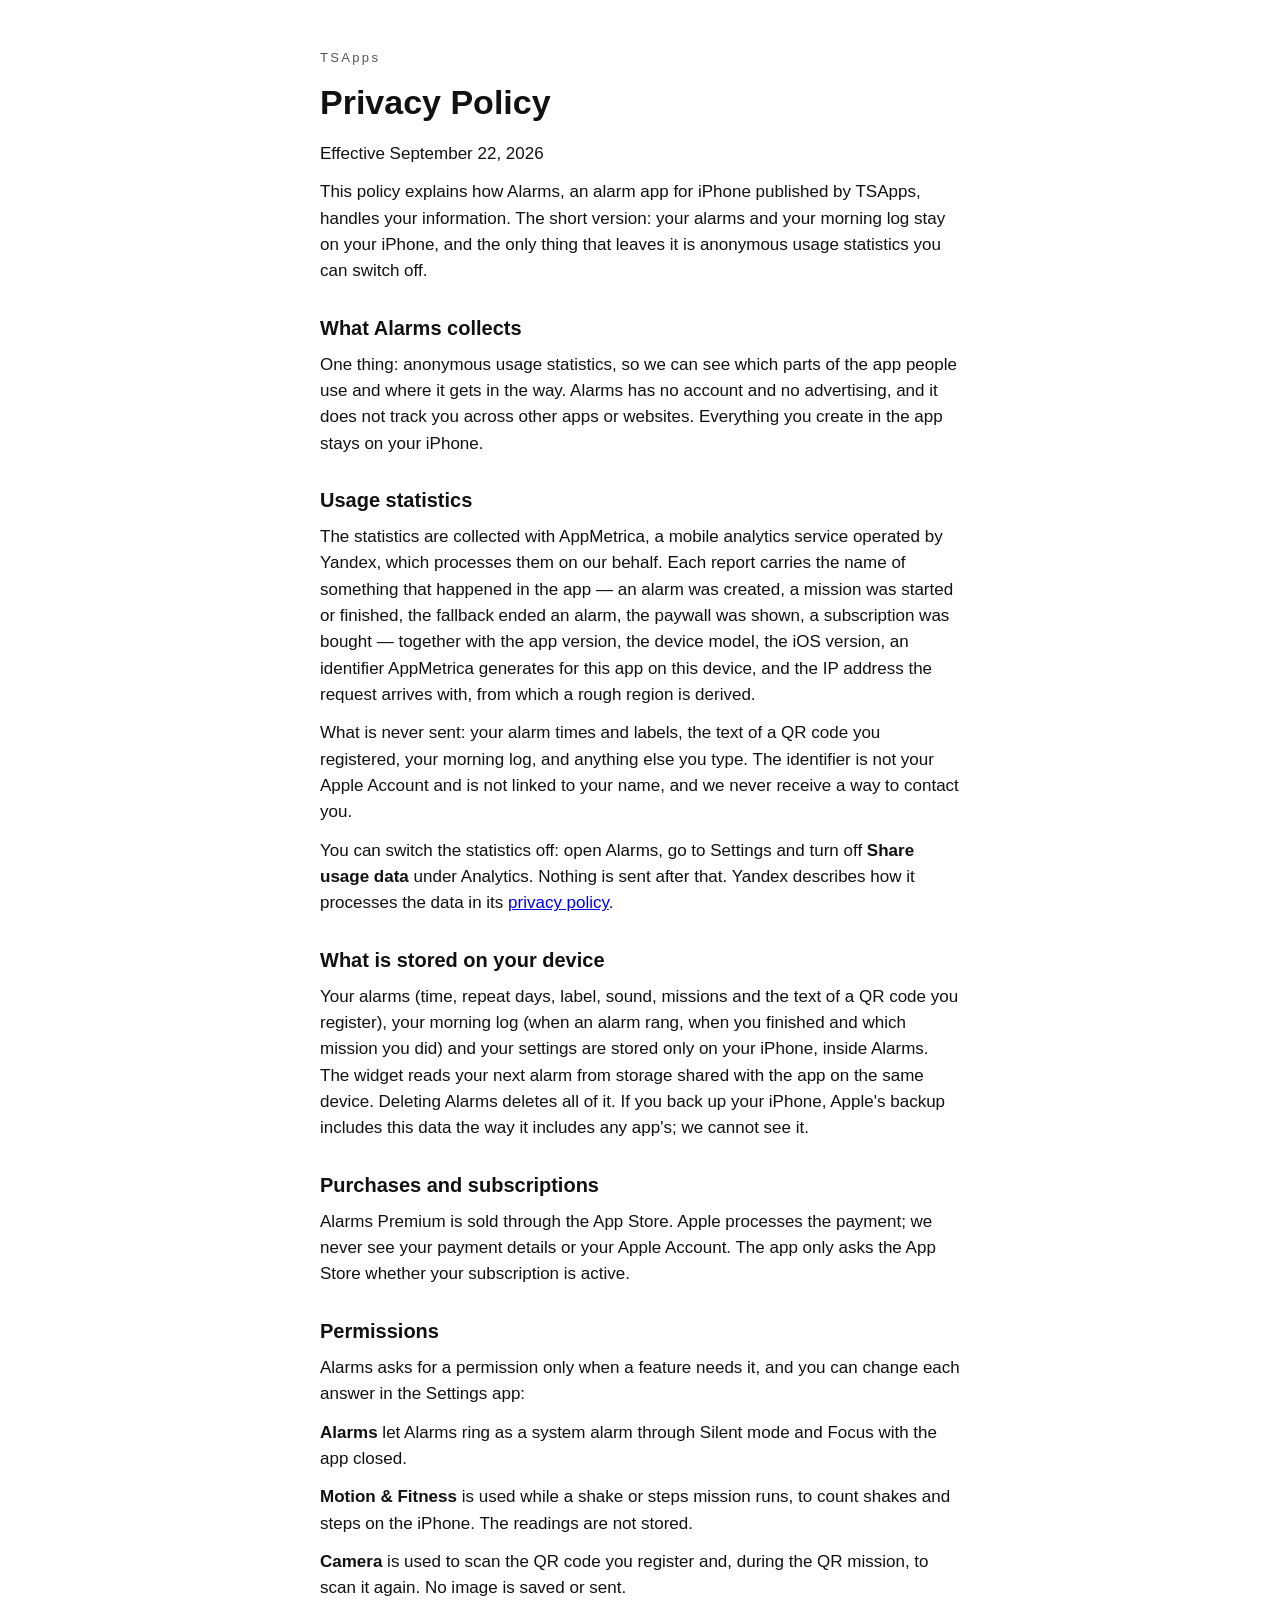
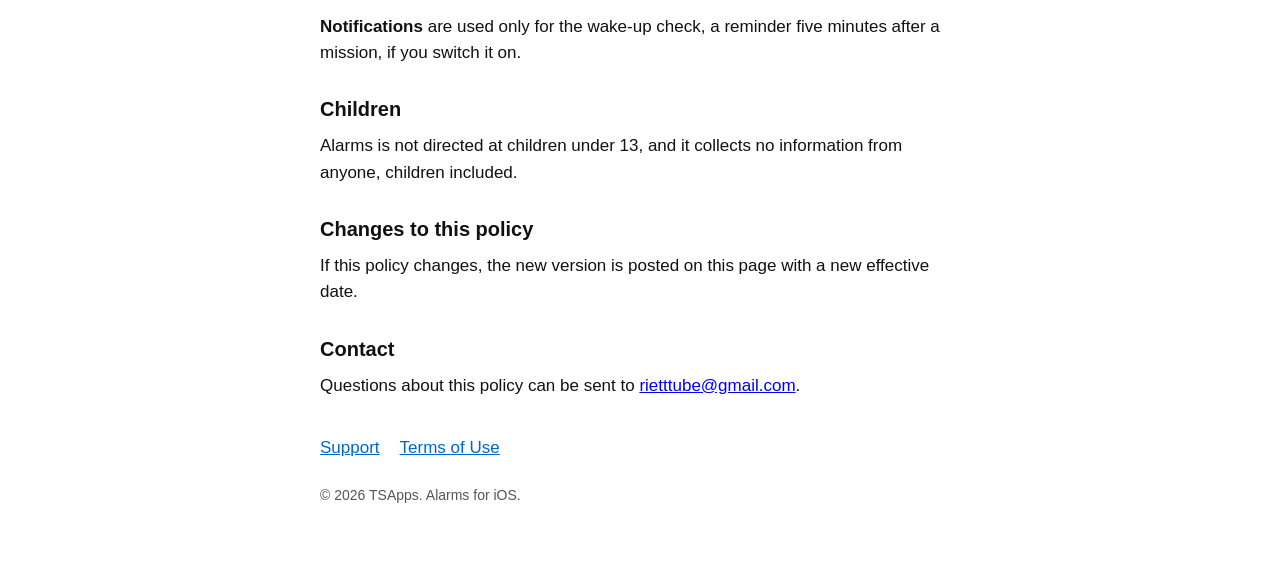
==== privacy.html @ 986cdb49 "Publish support site for feetfirst" ====
<!doctype html>
<html lang="en">
<head>
  <meta charset="utf-8">
  <meta name="viewport" content="width=device-width,initial-scale=1">
  <meta name="description" content="Alarms privacy policy.">
  <title>Alarms Privacy Policy</title>
  <link rel="stylesheet" href="styles.css">
</head>
<body>
  <main>
    <div class="brand">TSApps</div>
    <h1>Privacy Policy</h1>
    <p>Effective September 22, 2026</p>
    <p>This policy explains how Alarms, an alarm app for iPhone published by TSApps, handles your information. The short version: your alarms and your morning log stay on your iPhone, and the only thing that leaves it is anonymous usage statistics you can switch off.</p>

    <h2>What Alarms collects</h2>
    <p>One thing: anonymous usage statistics, so we can see which parts of the app people use and where it gets in the way. Alarms has no account and no advertising, and it does not track you across other apps or websites. Everything you create in the app stays on your iPhone.</p>

    <h2>Usage statistics</h2>
    <p>The statistics are collected with AppMetrica, a mobile analytics service operated by Yandex, which processes them on our behalf. Each report carries the name of something that happened in the app — an alarm was created, a mission was started or finished, the fallback ended an alarm, the paywall was shown, a subscription was bought — together with the app version, the device model, the iOS version, an identifier AppMetrica generates for this app on this device, and the IP address the request arrives with, from which a rough region is derived.</p>
    <p>What is never sent: your alarm times and labels, the text of a QR code you registered, your morning log, and anything else you type. The identifier is not your Apple Account and is not linked to your name, and we never receive a way to contact you.</p>
    <p>You can switch the statistics off: open Alarms, go to Settings and turn off <strong>Share usage data</strong> under Analytics. Nothing is sent after that. Yandex describes how it processes the data in its <a href="https://yandex.com/legal/confidential/">privacy policy</a>.</p>

    <h2>What is stored on your device</h2>
    <p>Your alarms (time, repeat days, label, sound, missions and the text of a QR code you register), your morning log (when an alarm rang, when you finished and which mission you did) and your settings are stored only on your iPhone, inside Alarms. The widget reads your next alarm from storage shared with the app on the same device. Deleting Alarms deletes all of it. If you back up your iPhone, Apple's backup includes this data the way it includes any app's; we cannot see it.</p>

    <h2>Purchases and subscriptions</h2>
    <p>Alarms Premium is sold through the App Store. Apple processes the payment; we never see your payment details or your Apple Account. The app only asks the App Store whether your subscription is active.</p>

    <h2>Permissions</h2>
    <p>Alarms asks for a permission only when a feature needs it, and you can change each answer in the Settings app:</p>
    <p><strong>Alarms</strong> let Alarms ring as a system alarm through Silent mode and Focus with the app closed.</p>
    <p><strong>Motion &amp; Fitness</strong> is used while a shake or steps mission runs, to count shakes and steps on the iPhone. The readings are not stored.</p>
    <p><strong>Camera</strong> is used to scan the QR code you register and, during the QR mission, to scan it again. No image is saved or sent.</p>
    <p><strong>Notifications</strong> are used only for the wake-up check, a reminder five minutes after a mission, if you switch it on.</p>

    <h2>Children</h2>
    <p>Alarms is not directed at children under 13, and it collects no information from anyone, children included.</p>

    <h2>Changes to this policy</h2>
    <p>If this policy changes, the new version is posted on this page with a new effective date.</p>

    <h2>Contact</h2>
    <p>Questions about this policy can be sent to <a href="mailto:rietttube@gmail.com">rietttube@gmail.com</a>.</p>

    <nav><a href="index.html">Support</a><a href="https://www.apple.com/legal/internet-services/itunes/dev/stdeula/">Terms of Use</a></nav>
    <footer>© 2026 TSApps. Alarms for iOS.</footer>
  </main>
</body>
</html>
---- styles.css ----
:root { color-scheme: light dark; --bg: #ffffff; --fg: #111111; --muted: #555555; --card: #f4f4f6; --accent: #0066cc; }
@media (prefers-color-scheme: dark) { :root { --bg: #0e0e10; --fg: #f2f2f2; --muted: #b0b0b6; --card: #1a1a1f; --accent: #0a84ff; } }
* { box-sizing: border-box; }
body { margin: 0; background: var(--bg); color: var(--fg); font: 17px/1.55 -apple-system, BlinkMacSystemFont, "Helvetica Neue", Arial, sans-serif; }
main { max-width: 680px; margin: 0 auto; padding: 48px 20px 64px; }
.brand { font-size: 13px; letter-spacing: 0.18em; color: var(--muted); }
h1 { font-size: 34px; margin: 8px 0 12px; }
h2 { font-size: 20px; margin: 28px 0 8px; }
p { margin: 0 0 12px; }
.card { background: var(--card); border-radius: 16px; padding: 20px; margin: 20px 0; }
.button { display: inline-block; background: var(--accent); color: #fff; text-decoration: none; padding: 12px 18px; border-radius: 12px; font-weight: 600; }
nav { display: flex; gap: 20px; margin-top: 36px; }
nav a, footer a { color: var(--accent); }
footer { color: var(--muted); font-size: 14px; margin-top: 24px; }
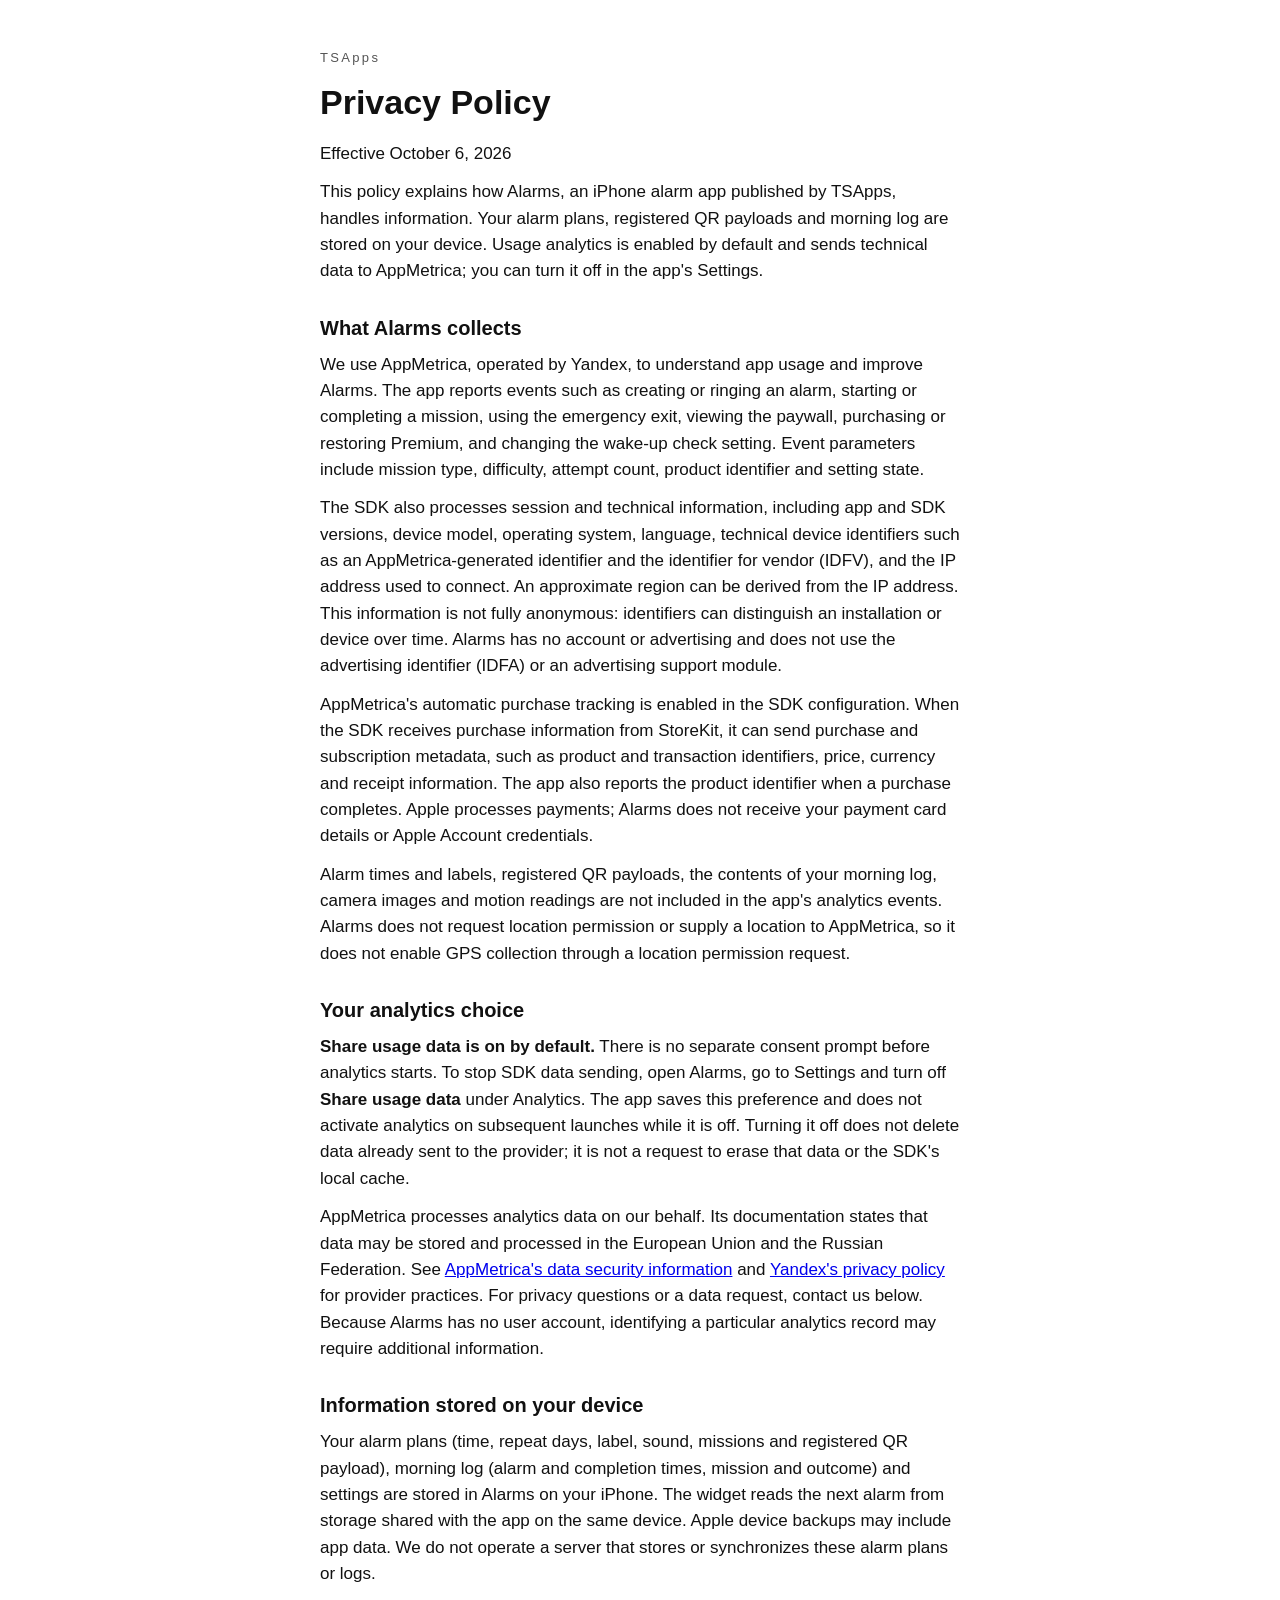
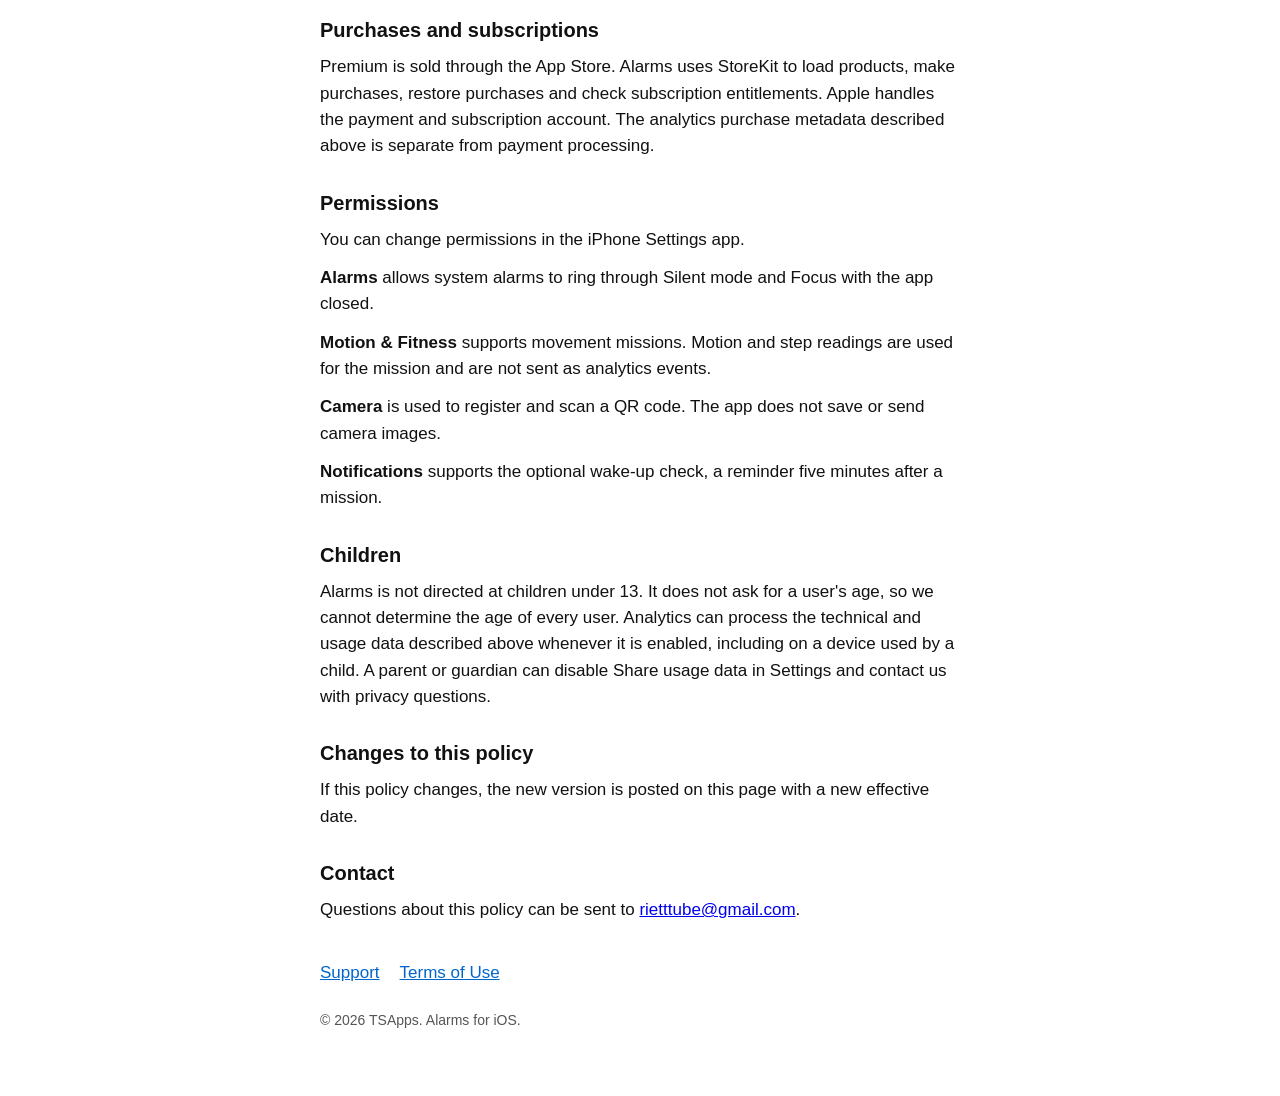
==== commit 2c856ee3: "Correct alarm behavior and AppMetrica privacy disclosures" ====
--- a/privacy.html
+++ b/privacy.html
@@ -11,32 +11,34 @@
   <main>
     <div class="brand">TSApps</div>
     <h1>Privacy Policy</h1>
-    <p>Effective September 22, 2026</p>
-    <p>This policy explains how Alarms, an alarm app for iPhone published by TSApps, handles your information. The short version: your alarms and your morning log stay on your iPhone, and the only thing that leaves it is anonymous usage statistics you can switch off.</p>
+    <p>Effective October 6, 2026</p>
+    <p>This policy explains how Alarms, an iPhone alarm app published by TSApps, handles information. Your alarm plans, registered QR payloads and morning log are stored on your device. Usage analytics is enabled by default and sends technical data to AppMetrica; you can turn it off in the app's Settings.</p>
 
     <h2>What Alarms collects</h2>
-    <p>One thing: anonymous usage statistics, so we can see which parts of the app people use and where it gets in the way. Alarms has no account and no advertising, and it does not track you across other apps or websites. Everything you create in the app stays on your iPhone.</p>
+    <p>We use AppMetrica, operated by Yandex, to understand app usage and improve Alarms. The app reports events such as creating or ringing an alarm, starting or completing a mission, using the emergency exit, viewing the paywall, purchasing or restoring Premium, and changing the wake-up check setting. Event parameters include mission type, difficulty, attempt count, product identifier and setting state.</p>
+    <p>The SDK also processes session and technical information, including app and SDK versions, device model, operating system, language, technical device identifiers such as an AppMetrica-generated identifier and the identifier for vendor (IDFV), and the IP address used to connect. An approximate region can be derived from the IP address. This information is not fully anonymous: identifiers can distinguish an installation or device over time. Alarms has no account or advertising and does not use the advertising identifier (IDFA) or an advertising support module.</p>
+    <p>AppMetrica's automatic purchase tracking is enabled in the SDK configuration. When the SDK receives purchase information from StoreKit, it can send purchase and subscription metadata, such as product and transaction identifiers, price, currency and receipt information. The app also reports the product identifier when a purchase completes. Apple processes payments; Alarms does not receive your payment card details or Apple Account credentials.</p>
+    <p>Alarm times and labels, registered QR payloads, the contents of your morning log, camera images and motion readings are not included in the app's analytics events. Alarms does not request location permission or supply a location to AppMetrica, so it does not enable GPS collection through a location permission request.</p>
 
-    <h2>Usage statistics</h2>
-    <p>The statistics are collected with AppMetrica, a mobile analytics service operated by Yandex, which processes them on our behalf. Each report carries the name of something that happened in the app — an alarm was created, a mission was started or finished, the fallback ended an alarm, the paywall was shown, a subscription was bought — together with the app version, the device model, the iOS version, an identifier AppMetrica generates for this app on this device, and the IP address the request arrives with, from which a rough region is derived.</p>
-    <p>What is never sent: your alarm times and labels, the text of a QR code you registered, your morning log, and anything else you type. The identifier is not your Apple Account and is not linked to your name, and we never receive a way to contact you.</p>
-    <p>You can switch the statistics off: open Alarms, go to Settings and turn off <strong>Share usage data</strong> under Analytics. Nothing is sent after that. Yandex describes how it processes the data in its <a href="https://yandex.com/legal/confidential/">privacy policy</a>.</p>
+    <h2>Your analytics choice</h2>
+    <p><strong>Share usage data is on by default.</strong> There is no separate consent prompt before analytics starts. To stop SDK data sending, open Alarms, go to Settings and turn off <strong>Share usage data</strong> under Analytics. The app saves this preference and does not activate analytics on subsequent launches while it is off. Turning it off does not delete data already sent to the provider; it is not a request to erase that data or the SDK's local cache.</p>
+    <p>AppMetrica processes analytics data on our behalf. Its documentation states that data may be stored and processed in the European Union and the Russian Federation. See <a href="https://appmetrica.yandex.com/docs/en/new-users/data-security">AppMetrica's data security information</a> and <a href="https://yandex.com/legal/confidential/">Yandex's privacy policy</a> for provider practices. For privacy questions or a data request, contact us below. Because Alarms has no user account, identifying a particular analytics record may require additional information.</p>
 
-    <h2>What is stored on your device</h2>
-    <p>Your alarms (time, repeat days, label, sound, missions and the text of a QR code you register), your morning log (when an alarm rang, when you finished and which mission you did) and your settings are stored only on your iPhone, inside Alarms. The widget reads your next alarm from storage shared with the app on the same device. Deleting Alarms deletes all of it. If you back up your iPhone, Apple's backup includes this data the way it includes any app's; we cannot see it.</p>
+    <h2>Information stored on your device</h2>
+    <p>Your alarm plans (time, repeat days, label, sound, missions and registered QR payload), morning log (alarm and completion times, mission and outcome) and settings are stored in Alarms on your iPhone. The widget reads the next alarm from storage shared with the app on the same device. Apple device backups may include app data. We do not operate a server that stores or synchronizes these alarm plans or logs.</p>
 
     <h2>Purchases and subscriptions</h2>
-    <p>Alarms Premium is sold through the App Store. Apple processes the payment; we never see your payment details or your Apple Account. The app only asks the App Store whether your subscription is active.</p>
+    <p>Premium is sold through the App Store. Alarms uses StoreKit to load products, make purchases, restore purchases and check subscription entitlements. Apple handles the payment and subscription account. The analytics purchase metadata described above is separate from payment processing.</p>
 
     <h2>Permissions</h2>
-    <p>Alarms asks for a permission only when a feature needs it, and you can change each answer in the Settings app:</p>
-    <p><strong>Alarms</strong> let Alarms ring as a system alarm through Silent mode and Focus with the app closed.</p>
-    <p><strong>Motion &amp; Fitness</strong> is used while a shake or steps mission runs, to count shakes and steps on the iPhone. The readings are not stored.</p>
-    <p><strong>Camera</strong> is used to scan the QR code you register and, during the QR mission, to scan it again. No image is saved or sent.</p>
-    <p><strong>Notifications</strong> are used only for the wake-up check, a reminder five minutes after a mission, if you switch it on.</p>
+    <p>You can change permissions in the iPhone Settings app.</p>
+    <p><strong>Alarms</strong> allows system alarms to ring through Silent mode and Focus with the app closed.</p>
+    <p><strong>Motion &amp; Fitness</strong> supports movement missions. Motion and step readings are used for the mission and are not sent as analytics events.</p>
+    <p><strong>Camera</strong> is used to register and scan a QR code. The app does not save or send camera images.</p>
+    <p><strong>Notifications</strong> supports the optional wake-up check, a reminder five minutes after a mission.</p>
 
     <h2>Children</h2>
-    <p>Alarms is not directed at children under 13, and it collects no information from anyone, children included.</p>
+    <p>Alarms is not directed at children under 13. It does not ask for a user's age, so we cannot determine the age of every user. Analytics can process the technical and usage data described above whenever it is enabled, including on a device used by a child. A parent or guardian can disable Share usage data in Settings and contact us with privacy questions.</p>
 
     <h2>Changes to this policy</h2>
     <p>If this policy changes, the new version is posted on this page with a new effective date.</p>
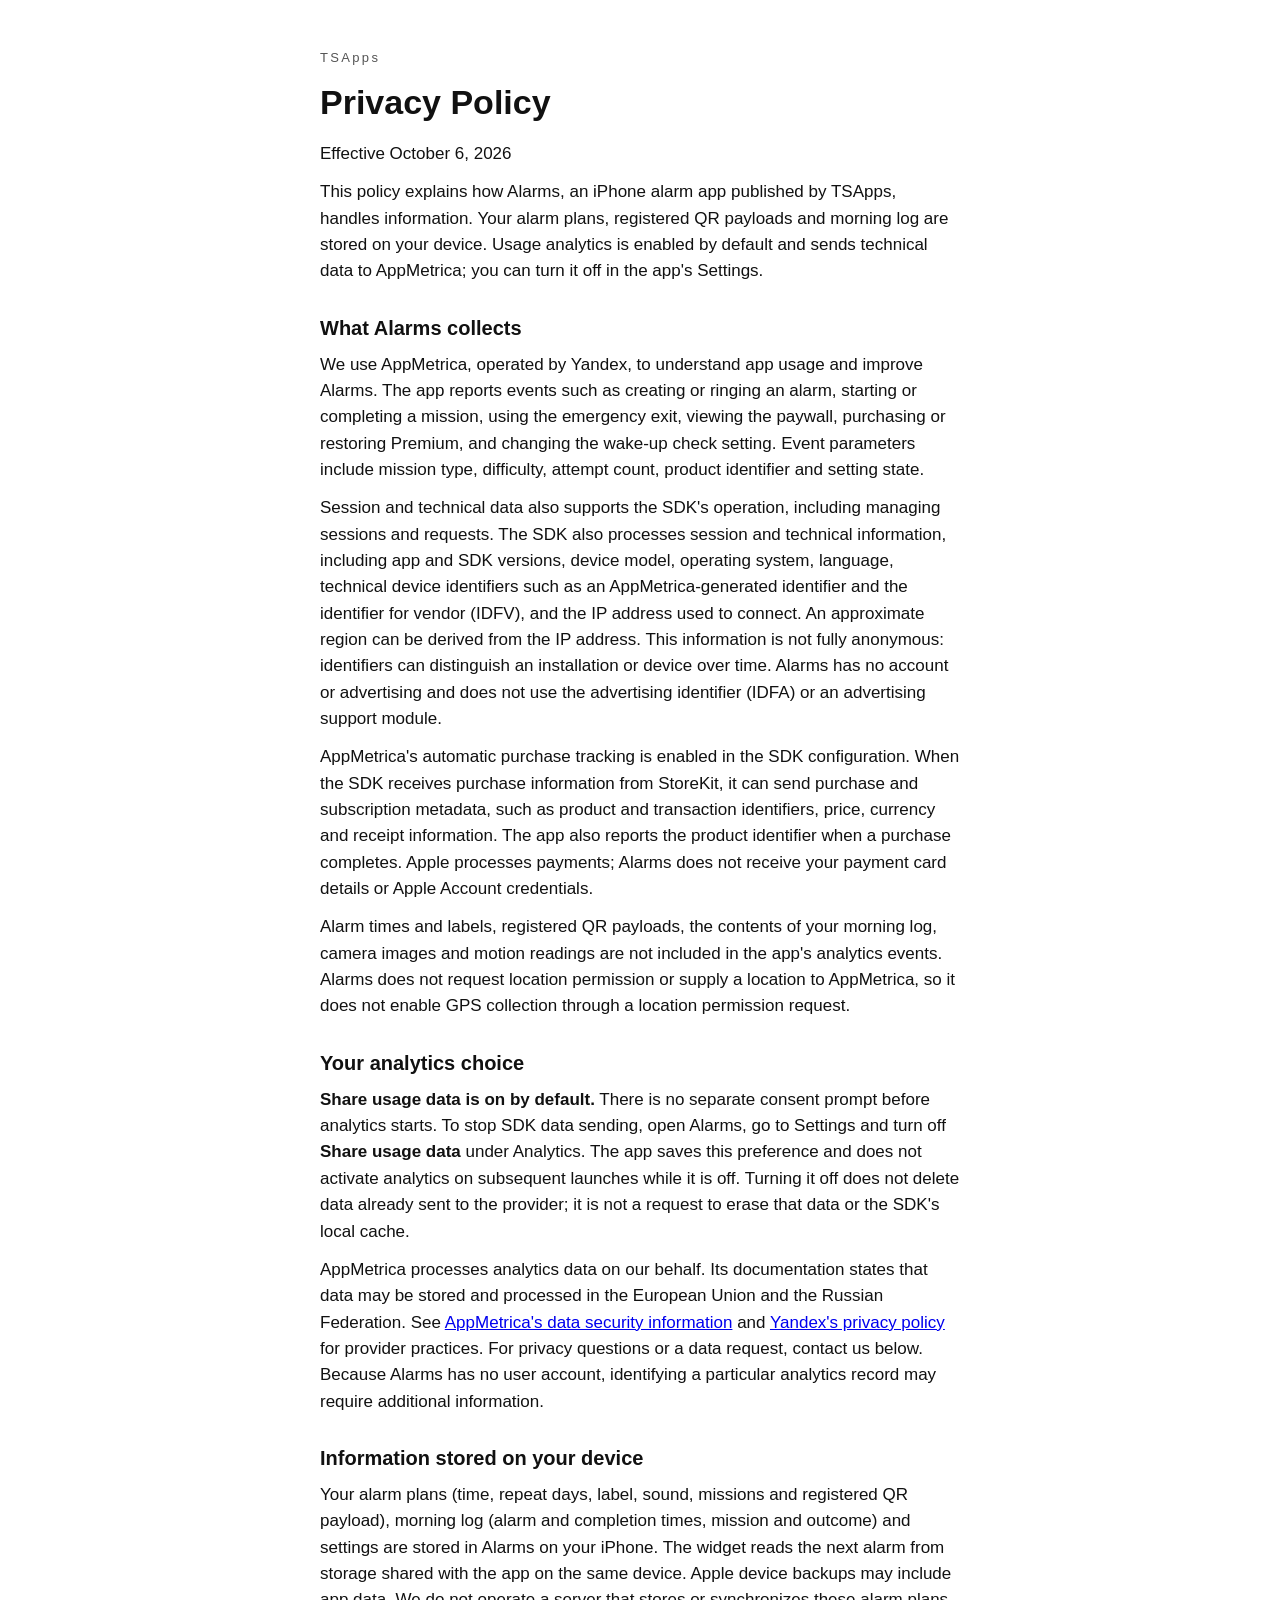
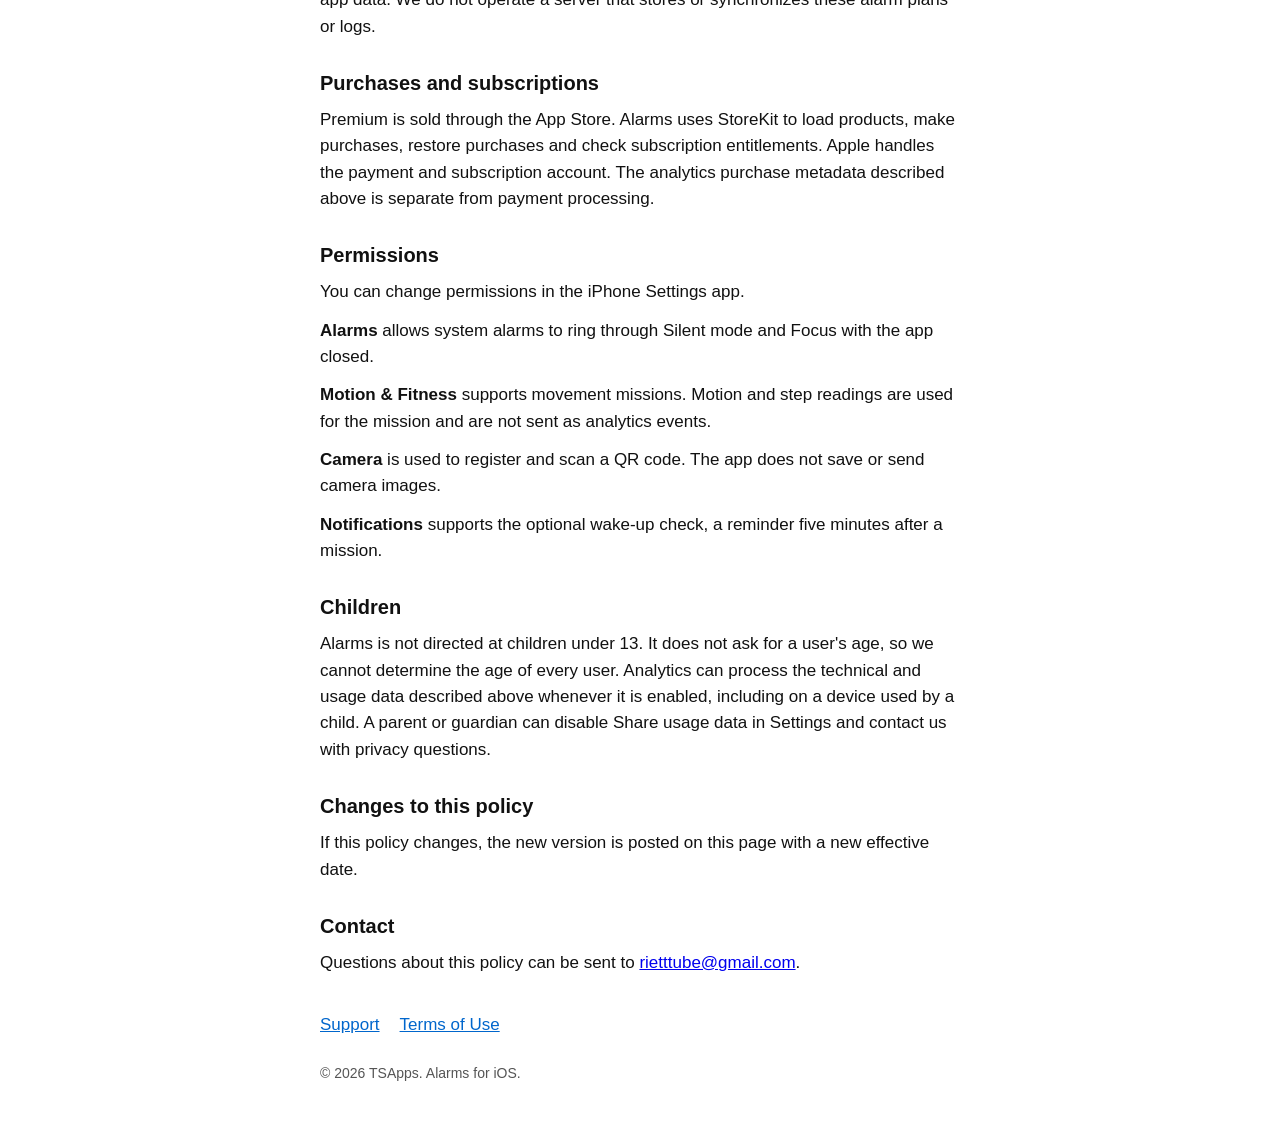
==== commit f135458a: "Clarify SDK operational use of session data" ====
--- a/privacy.html
+++ b/privacy.html
@@ -16,7 +16,7 @@
 
     <h2>What Alarms collects</h2>
     <p>We use AppMetrica, operated by Yandex, to understand app usage and improve Alarms. The app reports events such as creating or ringing an alarm, starting or completing a mission, using the emergency exit, viewing the paywall, purchasing or restoring Premium, and changing the wake-up check setting. Event parameters include mission type, difficulty, attempt count, product identifier and setting state.</p>
-    <p>The SDK also processes session and technical information, including app and SDK versions, device model, operating system, language, technical device identifiers such as an AppMetrica-generated identifier and the identifier for vendor (IDFV), and the IP address used to connect. An approximate region can be derived from the IP address. This information is not fully anonymous: identifiers can distinguish an installation or device over time. Alarms has no account or advertising and does not use the advertising identifier (IDFA) or an advertising support module.</p>
+    <p>Session and technical data also supports the SDK's operation, including managing sessions and requests. The SDK also processes session and technical information, including app and SDK versions, device model, operating system, language, technical device identifiers such as an AppMetrica-generated identifier and the identifier for vendor (IDFV), and the IP address used to connect. An approximate region can be derived from the IP address. This information is not fully anonymous: identifiers can distinguish an installation or device over time. Alarms has no account or advertising and does not use the advertising identifier (IDFA) or an advertising support module.</p>
     <p>AppMetrica's automatic purchase tracking is enabled in the SDK configuration. When the SDK receives purchase information from StoreKit, it can send purchase and subscription metadata, such as product and transaction identifiers, price, currency and receipt information. The app also reports the product identifier when a purchase completes. Apple processes payments; Alarms does not receive your payment card details or Apple Account credentials.</p>
     <p>Alarm times and labels, registered QR payloads, the contents of your morning log, camera images and motion readings are not included in the app's analytics events. Alarms does not request location permission or supply a location to AppMetrica, so it does not enable GPS collection through a location permission request.</p>
 
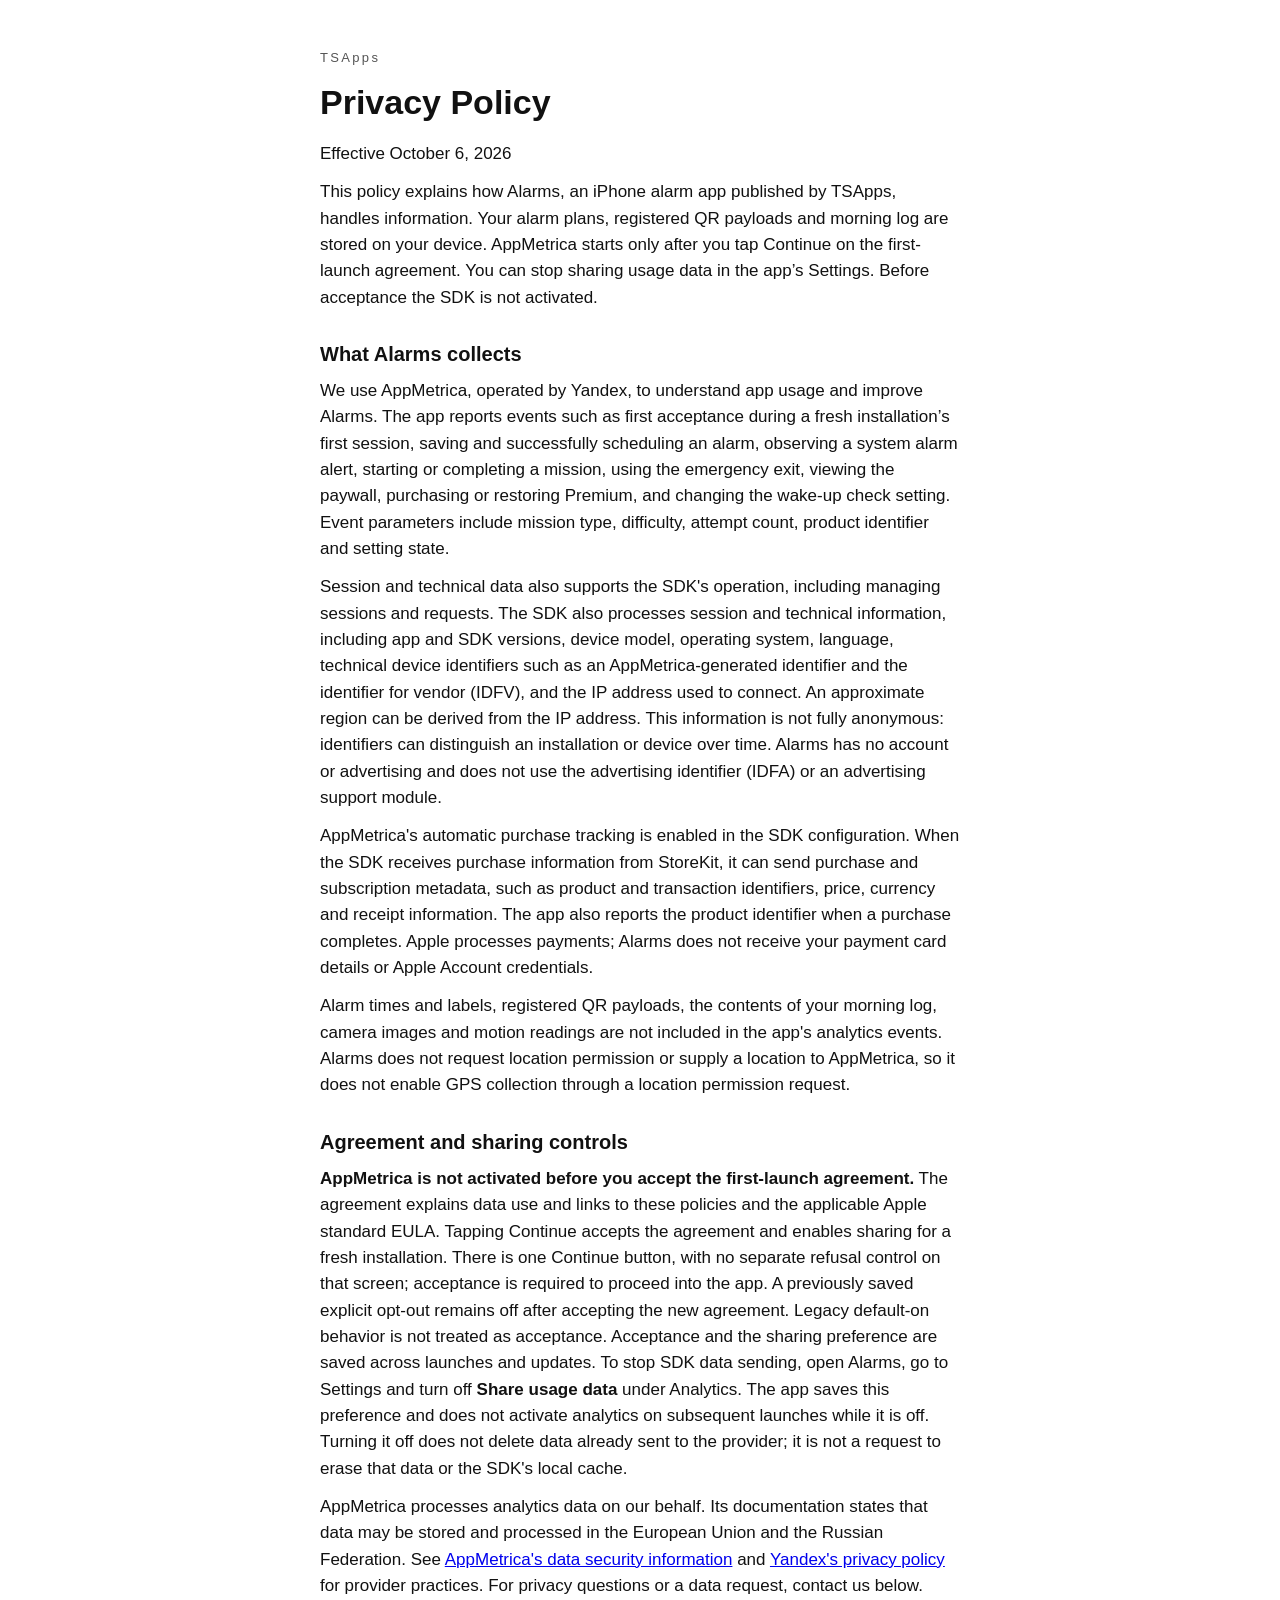
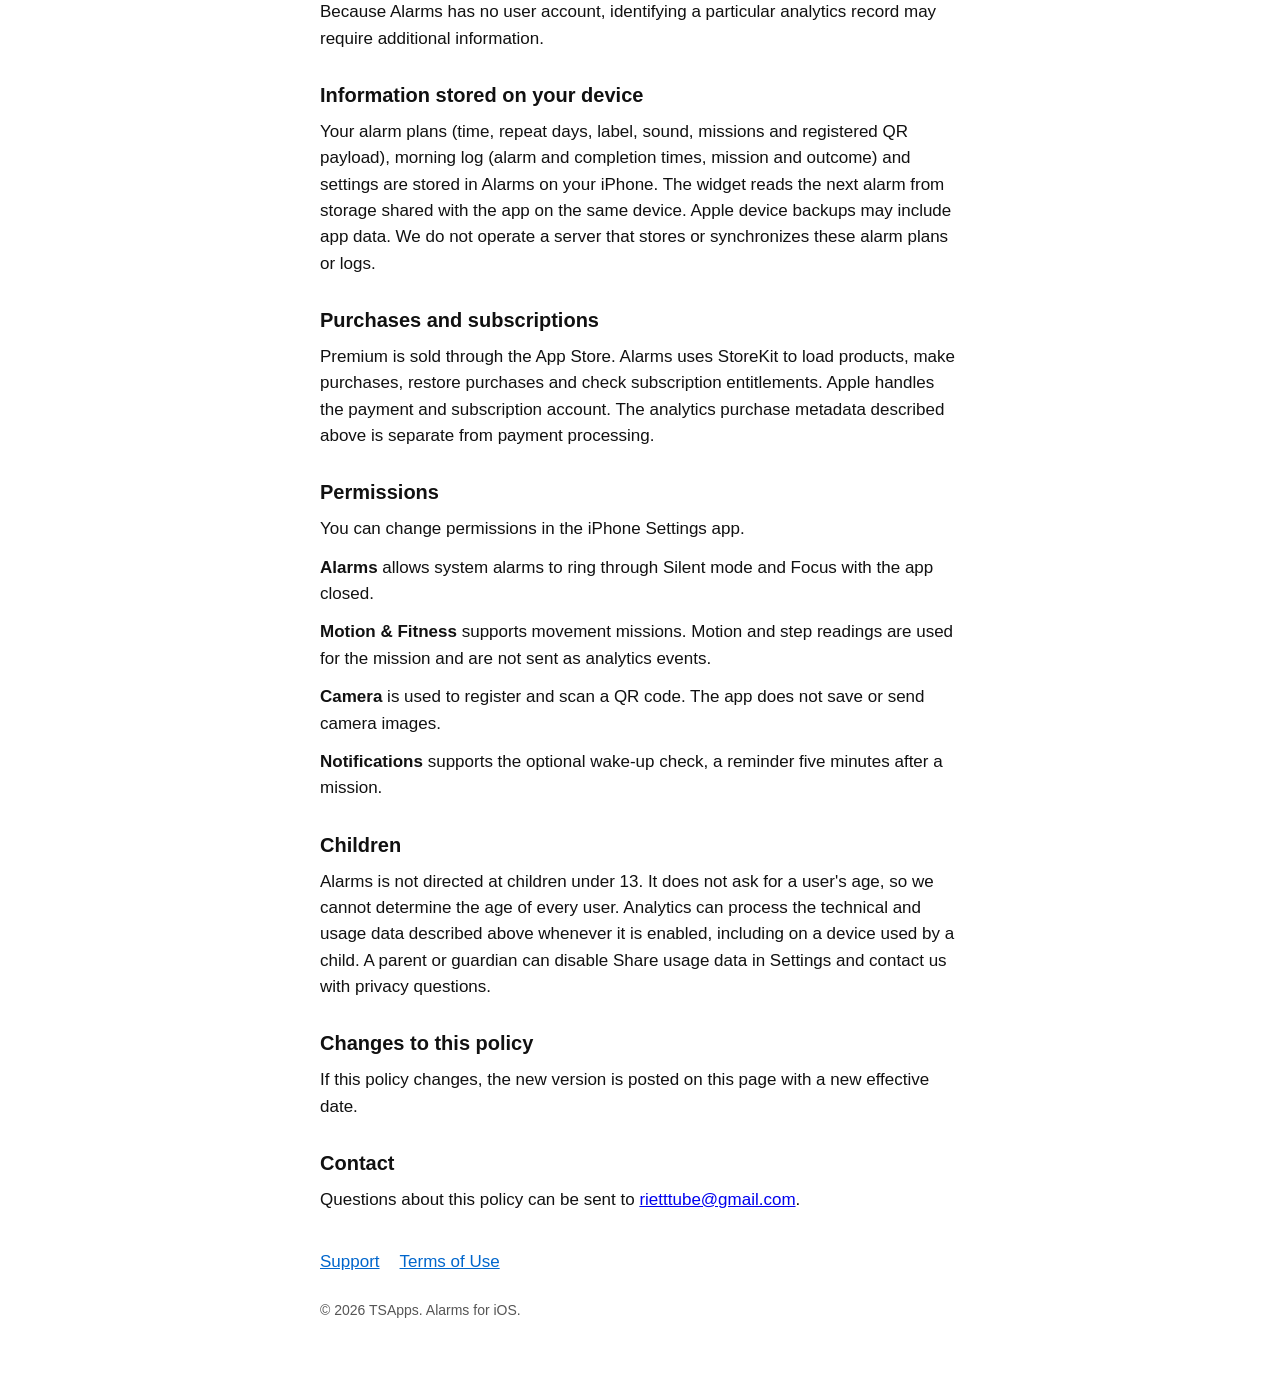
==== commit 96a5094d: "Explain first-launch agreement and analytics activation after Continue" ====
--- a/privacy.html
+++ b/privacy.html
@@ -12,16 +12,16 @@
     <div class="brand">TSApps</div>
     <h1>Privacy Policy</h1>
     <p>Effective October 6, 2026</p>
-    <p>This policy explains how Alarms, an iPhone alarm app published by TSApps, handles information. Your alarm plans, registered QR payloads and morning log are stored on your device. Usage analytics is enabled by default and sends technical data to AppMetrica; you can turn it off in the app's Settings.</p>
+    <p>This policy explains how Alarms, an iPhone alarm app published by TSApps, handles information. Your alarm plans, registered QR payloads and morning log are stored on your device. AppMetrica starts only after you tap Continue on the first-launch agreement. You can stop sharing usage data in the app’s Settings. Before acceptance the SDK is not activated.</p>
 
     <h2>What Alarms collects</h2>
-    <p>We use AppMetrica, operated by Yandex, to understand app usage and improve Alarms. The app reports events such as creating or ringing an alarm, starting or completing a mission, using the emergency exit, viewing the paywall, purchasing or restoring Premium, and changing the wake-up check setting. Event parameters include mission type, difficulty, attempt count, product identifier and setting state.</p>
+    <p>We use AppMetrica, operated by Yandex, to understand app usage and improve Alarms. The app reports events such as first acceptance during a fresh installation’s first session, saving and successfully scheduling an alarm, observing a system alarm alert, starting or completing a mission, using the emergency exit, viewing the paywall, purchasing or restoring Premium, and changing the wake-up check setting. Event parameters include mission type, difficulty, attempt count, product identifier and setting state.</p>
     <p>Session and technical data also supports the SDK's operation, including managing sessions and requests. The SDK also processes session and technical information, including app and SDK versions, device model, operating system, language, technical device identifiers such as an AppMetrica-generated identifier and the identifier for vendor (IDFV), and the IP address used to connect. An approximate region can be derived from the IP address. This information is not fully anonymous: identifiers can distinguish an installation or device over time. Alarms has no account or advertising and does not use the advertising identifier (IDFA) or an advertising support module.</p>
     <p>AppMetrica's automatic purchase tracking is enabled in the SDK configuration. When the SDK receives purchase information from StoreKit, it can send purchase and subscription metadata, such as product and transaction identifiers, price, currency and receipt information. The app also reports the product identifier when a purchase completes. Apple processes payments; Alarms does not receive your payment card details or Apple Account credentials.</p>
     <p>Alarm times and labels, registered QR payloads, the contents of your morning log, camera images and motion readings are not included in the app's analytics events. Alarms does not request location permission or supply a location to AppMetrica, so it does not enable GPS collection through a location permission request.</p>
 
-    <h2>Your analytics choice</h2>
-    <p><strong>Share usage data is on by default.</strong> There is no separate consent prompt before analytics starts. To stop SDK data sending, open Alarms, go to Settings and turn off <strong>Share usage data</strong> under Analytics. The app saves this preference and does not activate analytics on subsequent launches while it is off. Turning it off does not delete data already sent to the provider; it is not a request to erase that data or the SDK's local cache.</p>
+    <h2>Agreement and sharing controls</h2>
+    <p><strong>AppMetrica is not activated before you accept the first-launch agreement.</strong> The agreement explains data use and links to these policies and the applicable Apple standard EULA. Tapping Continue accepts the agreement and enables sharing for a fresh installation. There is one Continue button, with no separate refusal control on that screen; acceptance is required to proceed into the app. A previously saved explicit opt-out remains off after accepting the new agreement. Legacy default-on behavior is not treated as acceptance. Acceptance and the sharing preference are saved across launches and updates. To stop SDK data sending, open Alarms, go to Settings and turn off <strong>Share usage data</strong> under Analytics. The app saves this preference and does not activate analytics on subsequent launches while it is off. Turning it off does not delete data already sent to the provider; it is not a request to erase that data or the SDK's local cache.</p>
     <p>AppMetrica processes analytics data on our behalf. Its documentation states that data may be stored and processed in the European Union and the Russian Federation. See <a href="https://appmetrica.yandex.com/docs/en/new-users/data-security">AppMetrica's data security information</a> and <a href="https://yandex.com/legal/confidential/">Yandex's privacy policy</a> for provider practices. For privacy questions or a data request, contact us below. Because Alarms has no user account, identifying a particular analytics record may require additional information.</p>
 
     <h2>Information stored on your device</h2>
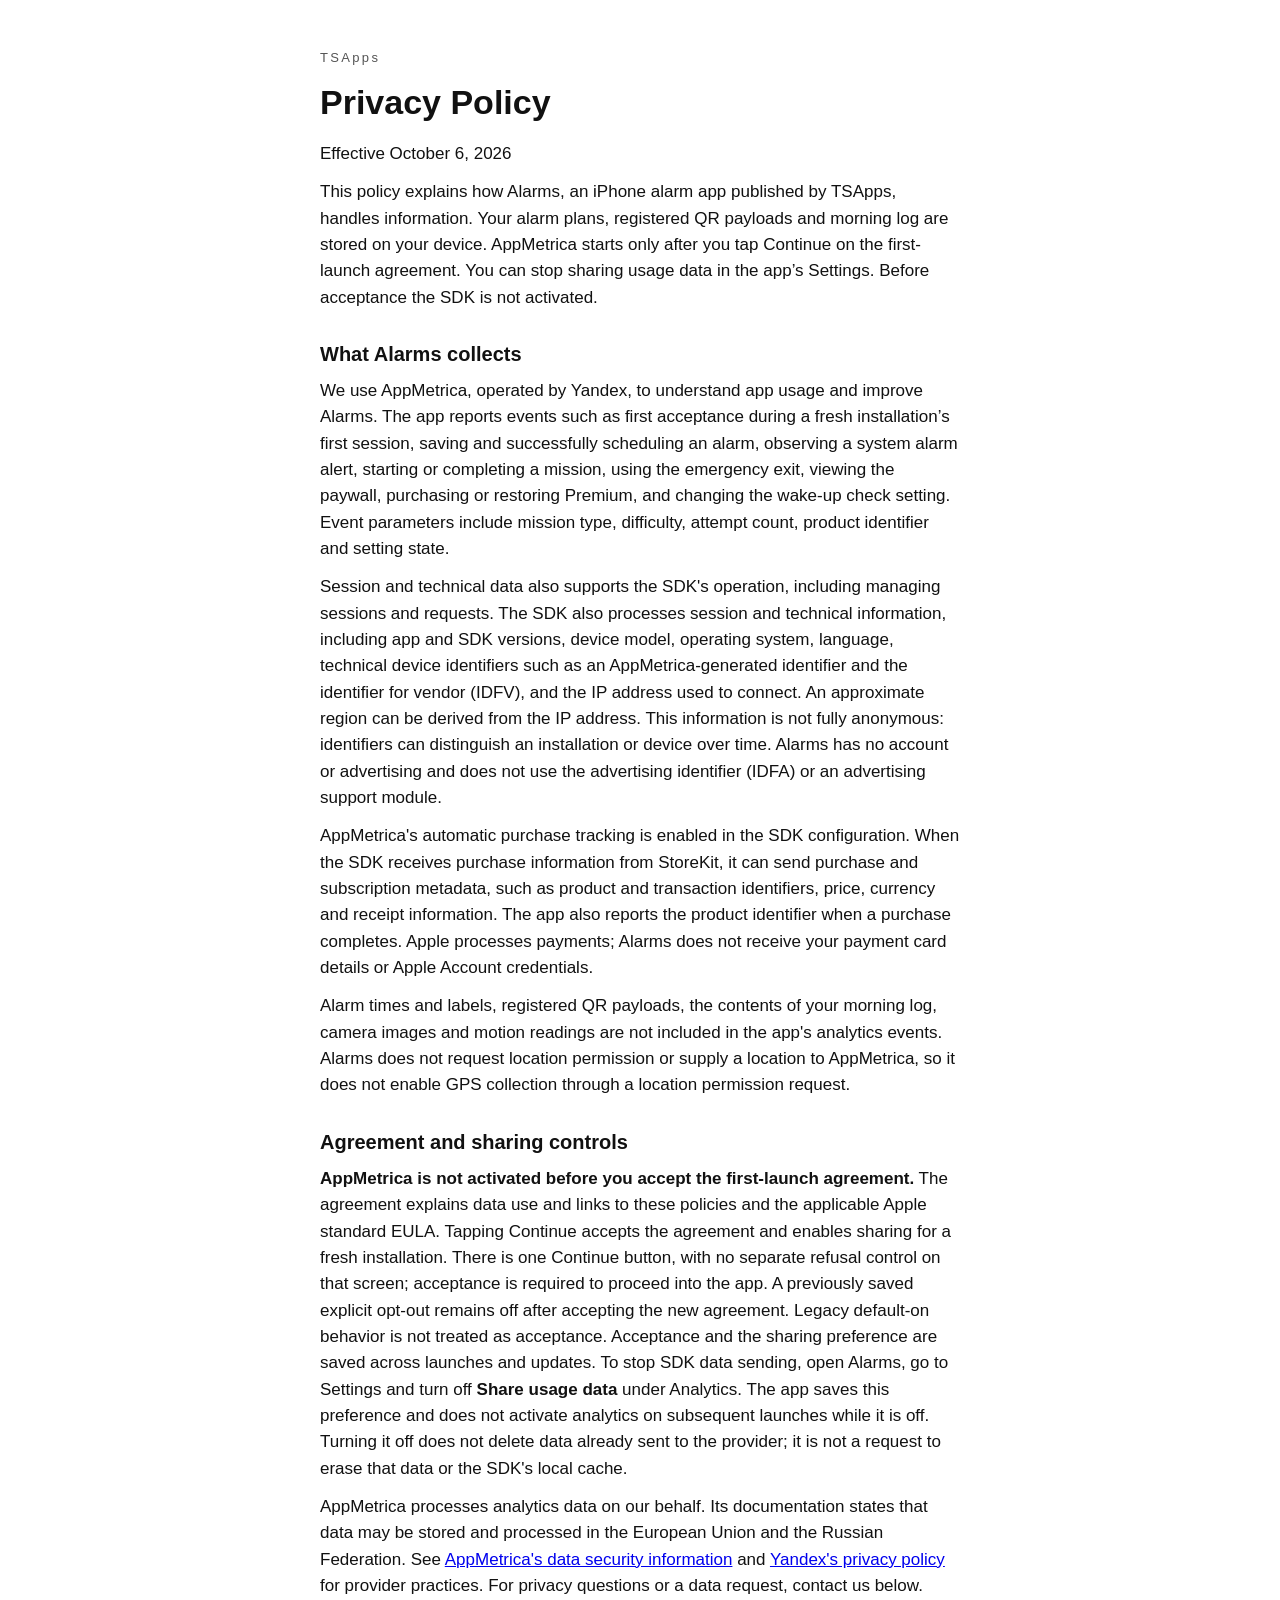
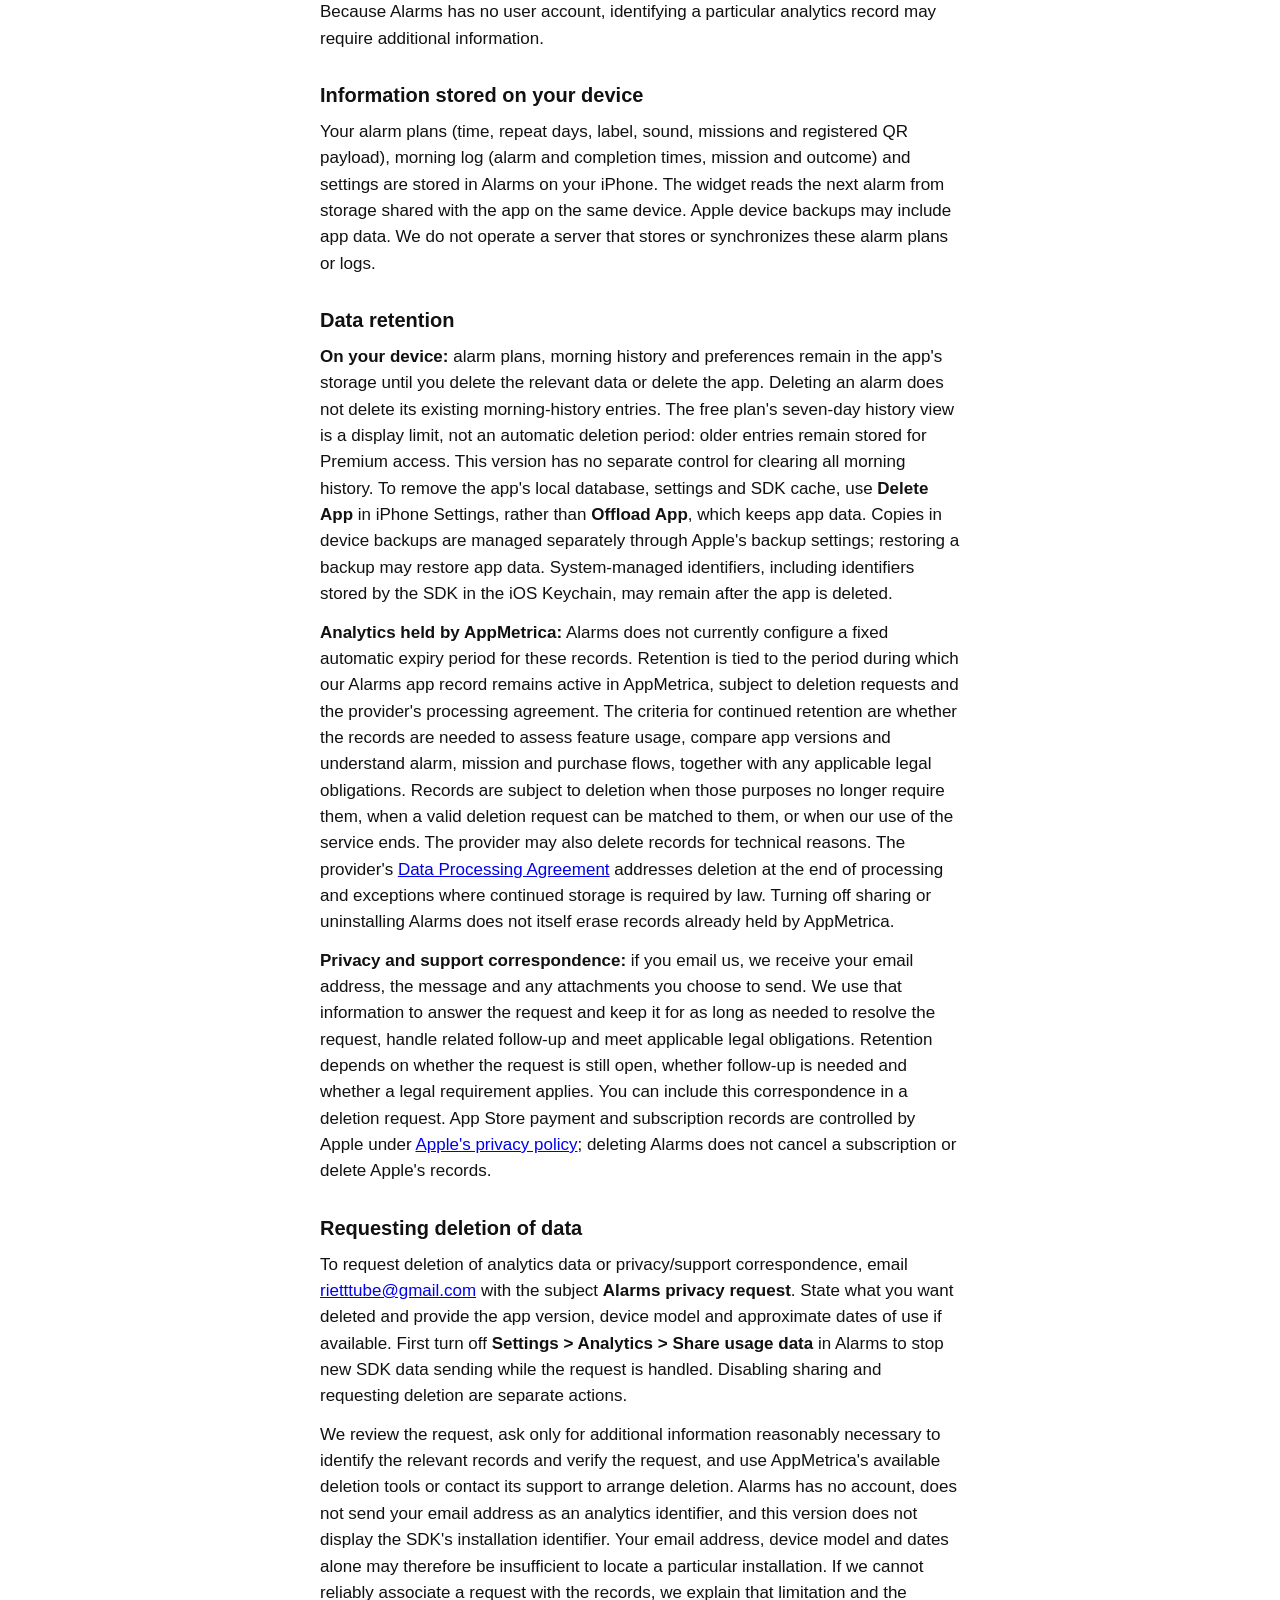
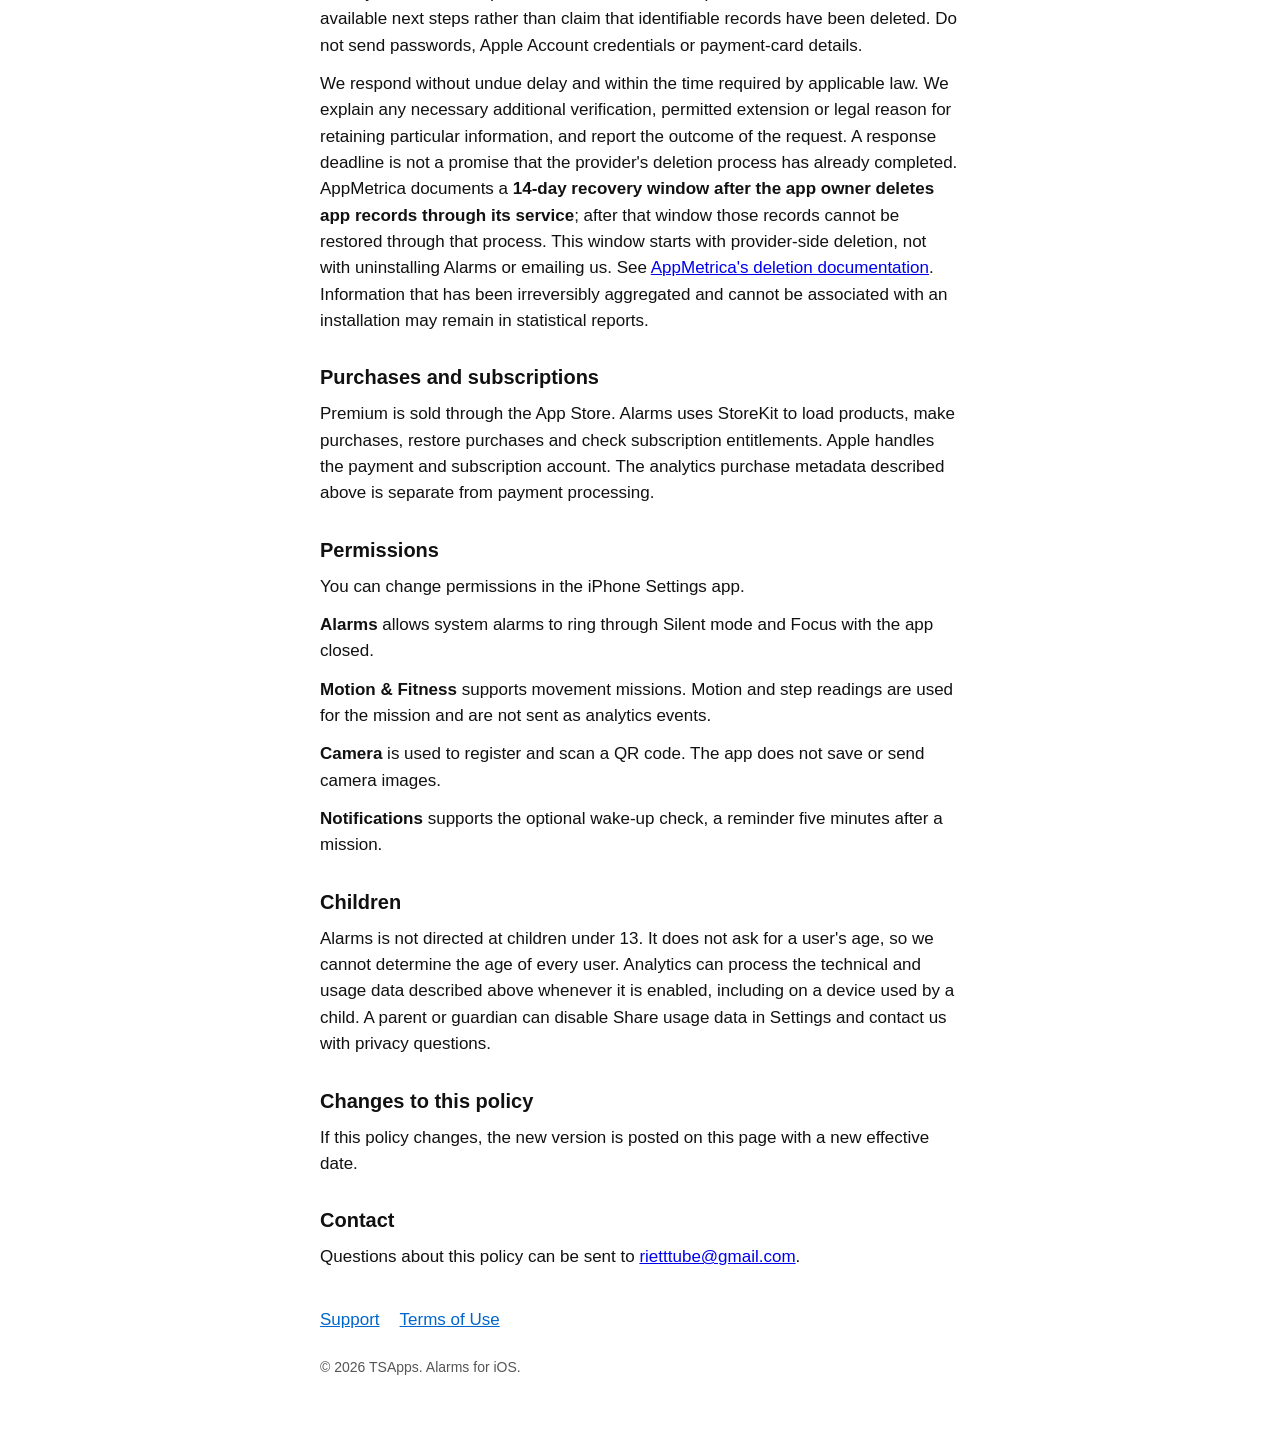
==== commit 6c5515d2: "Explain Alarms data retention and deletion requests" ====
--- a/privacy.html
+++ b/privacy.html
@@ -27,6 +27,16 @@
     <h2>Information stored on your device</h2>
     <p>Your alarm plans (time, repeat days, label, sound, missions and registered QR payload), morning log (alarm and completion times, mission and outcome) and settings are stored in Alarms on your iPhone. The widget reads the next alarm from storage shared with the app on the same device. Apple device backups may include app data. We do not operate a server that stores or synchronizes these alarm plans or logs.</p>
 
+    <h2>Data retention</h2>
+    <p><strong>On your device:</strong> alarm plans, morning history and preferences remain in the app's storage until you delete the relevant data or delete the app. Deleting an alarm does not delete its existing morning-history entries. The free plan's seven-day history view is a display limit, not an automatic deletion period: older entries remain stored for Premium access. This version has no separate control for clearing all morning history. To remove the app's local database, settings and SDK cache, use <strong>Delete App</strong> in iPhone Settings, rather than <strong>Offload App</strong>, which keeps app data. Copies in device backups are managed separately through Apple's backup settings; restoring a backup may restore app data. System-managed identifiers, including identifiers stored by the SDK in the iOS Keychain, may remain after the app is deleted.</p>
+    <p><strong>Analytics held by AppMetrica:</strong> Alarms does not currently configure a fixed automatic expiry period for these records. Retention is tied to the period during which our Alarms app record remains active in AppMetrica, subject to deletion requests and the provider's processing agreement. The criteria for continued retention are whether the records are needed to assess feature usage, compare app versions and understand alarm, mission and purchase flows, together with any applicable legal obligations. Records are subject to deletion when those purposes no longer require them, when a valid deletion request can be matched to them, or when our use of the service ends. The provider may also delete records for technical reasons. The provider's <a href="https://yandex.com/legal/metrica_agreement/en/">Data Processing Agreement</a> addresses deletion at the end of processing and exceptions where continued storage is required by law. Turning off sharing or uninstalling Alarms does not itself erase records already held by AppMetrica.</p>
+    <p><strong>Privacy and support correspondence:</strong> if you email us, we receive your email address, the message and any attachments you choose to send. We use that information to answer the request and keep it for as long as needed to resolve the request, handle related follow-up and meet applicable legal obligations. Retention depends on whether the request is still open, whether follow-up is needed and whether a legal requirement applies. You can include this correspondence in a deletion request. App Store payment and subscription records are controlled by Apple under <a href="https://www.apple.com/legal/privacy/">Apple's privacy policy</a>; deleting Alarms does not cancel a subscription or delete Apple's records.</p>
+
+    <h2>Requesting deletion of data</h2>
+    <p>To request deletion of analytics data or privacy/support correspondence, email <a href="mailto:rietttube@gmail.com?subject=Alarms%20privacy%20request">rietttube@gmail.com</a> with the subject <strong>Alarms privacy request</strong>. State what you want deleted and provide the app version, device model and approximate dates of use if available. First turn off <strong>Settings &gt; Analytics &gt; Share usage data</strong> in Alarms to stop new SDK data sending while the request is handled. Disabling sharing and requesting deletion are separate actions.</p>
+    <p>We review the request, ask only for additional information reasonably necessary to identify the relevant records and verify the request, and use AppMetrica's available deletion tools or contact its support to arrange deletion. Alarms has no account, does not send your email address as an analytics identifier, and this version does not display the SDK's installation identifier. Your email address, device model and dates alone may therefore be insufficient to locate a particular installation. If we cannot reliably associate a request with the records, we explain that limitation and the available next steps rather than claim that identifiable records have been deleted. Do not send passwords, Apple Account credentials or payment-card details.</p>
+    <p>We respond without undue delay and within the time required by applicable law. We explain any necessary additional verification, permitted extension or legal reason for retaining particular information, and report the outcome of the request. A response deadline is not a promise that the provider's deletion process has already completed. AppMetrica documents a <strong>14-day recovery window after the app owner deletes app records through its service</strong>; after that window those records cannot be restored through that process. This window starts with provider-side deletion, not with uninstalling Alarms or emailing us. See <a href="https://appmetrica.yandex.com/docs/en/data-security/delete-data">AppMetrica's deletion documentation</a>. Information that has been irreversibly aggregated and cannot be associated with an installation may remain in statistical reports.</p>
+
     <h2>Purchases and subscriptions</h2>
     <p>Premium is sold through the App Store. Alarms uses StoreKit to load products, make purchases, restore purchases and check subscription entitlements. Apple handles the payment and subscription account. The analytics purchase metadata described above is separate from payment processing.</p>
 
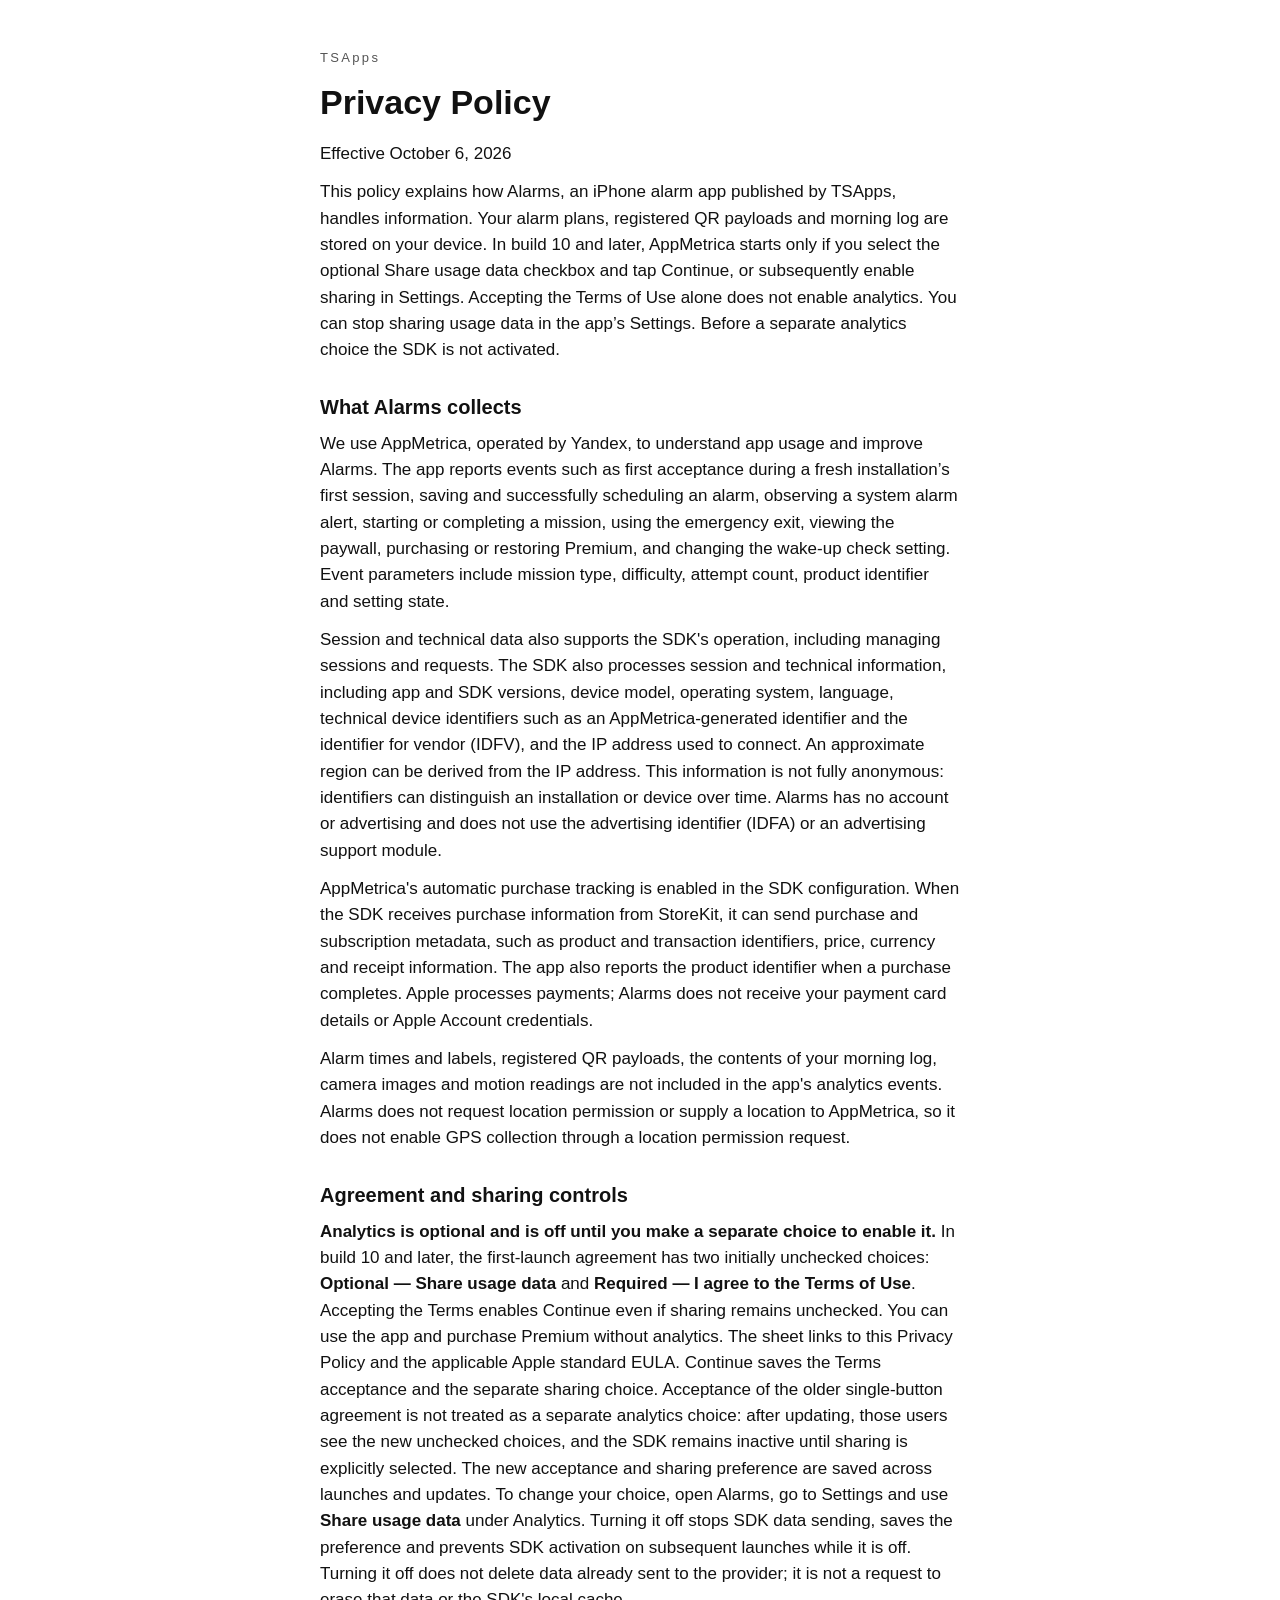
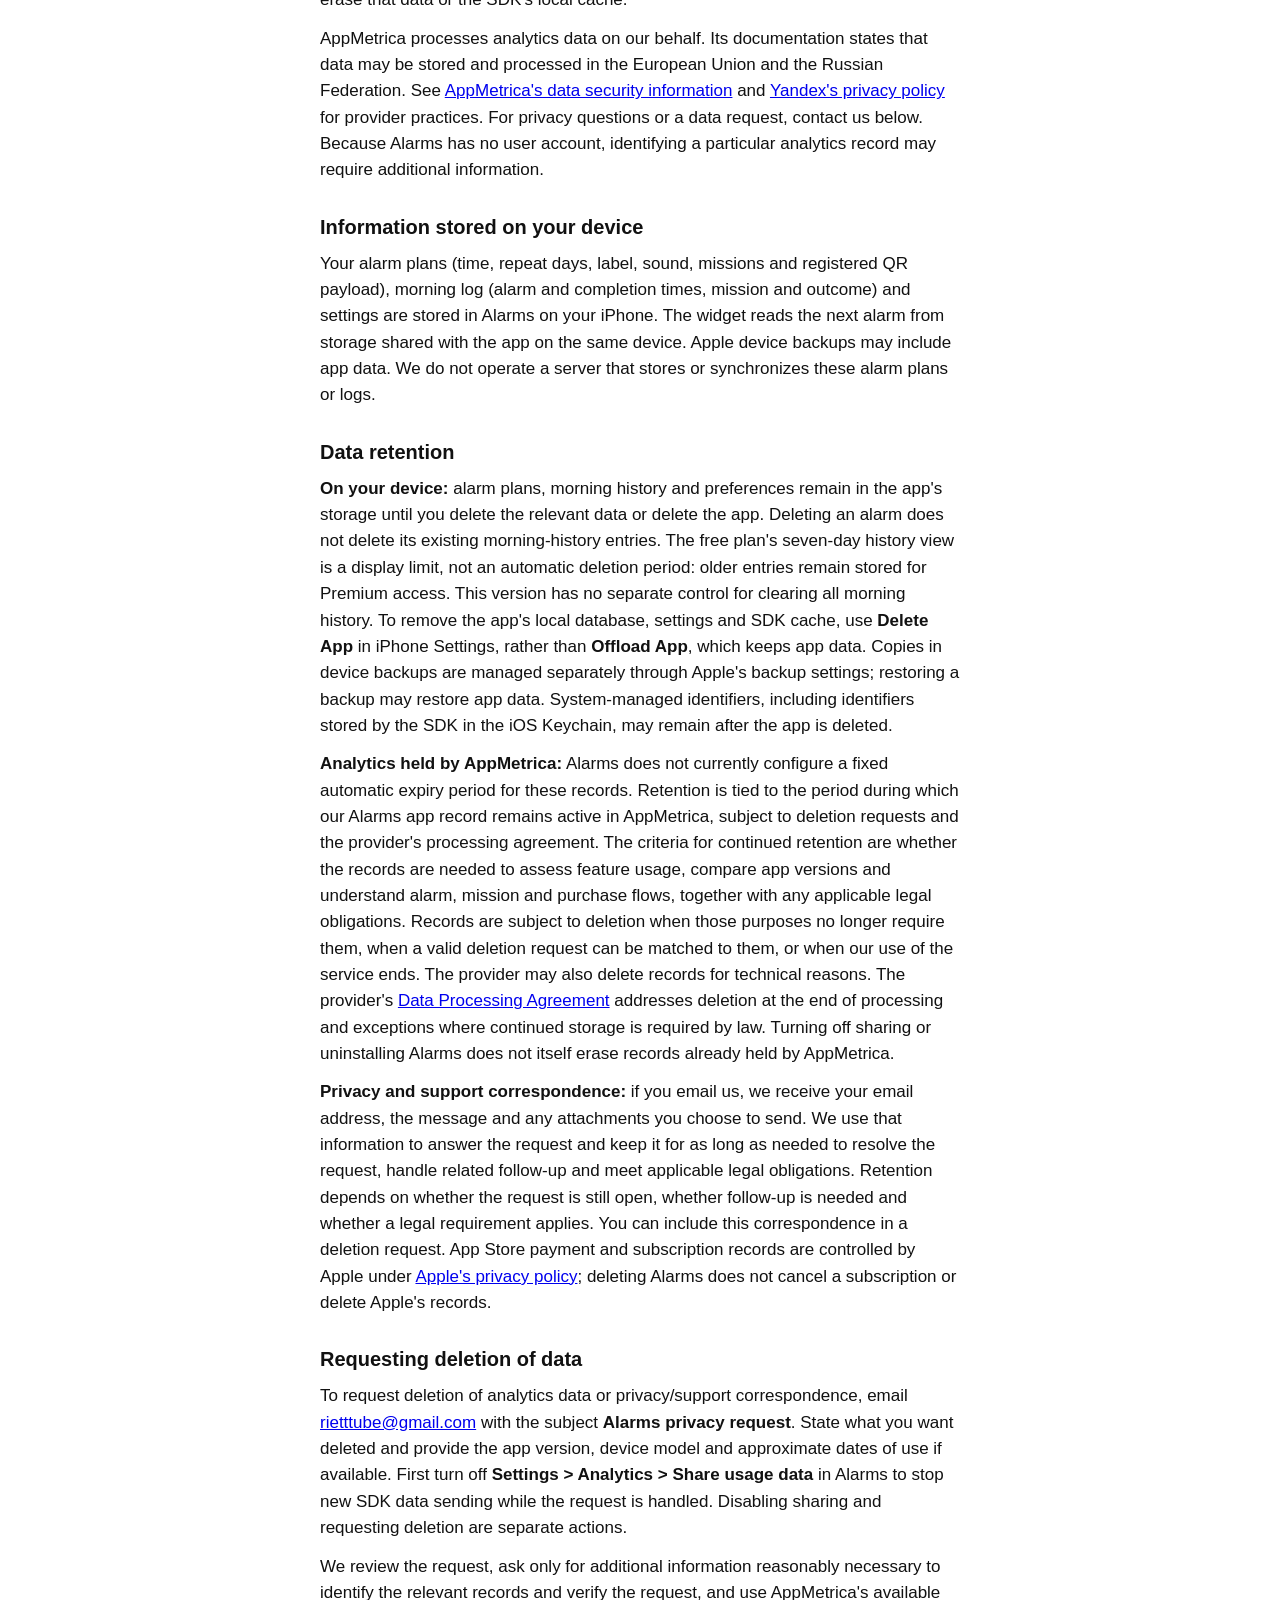
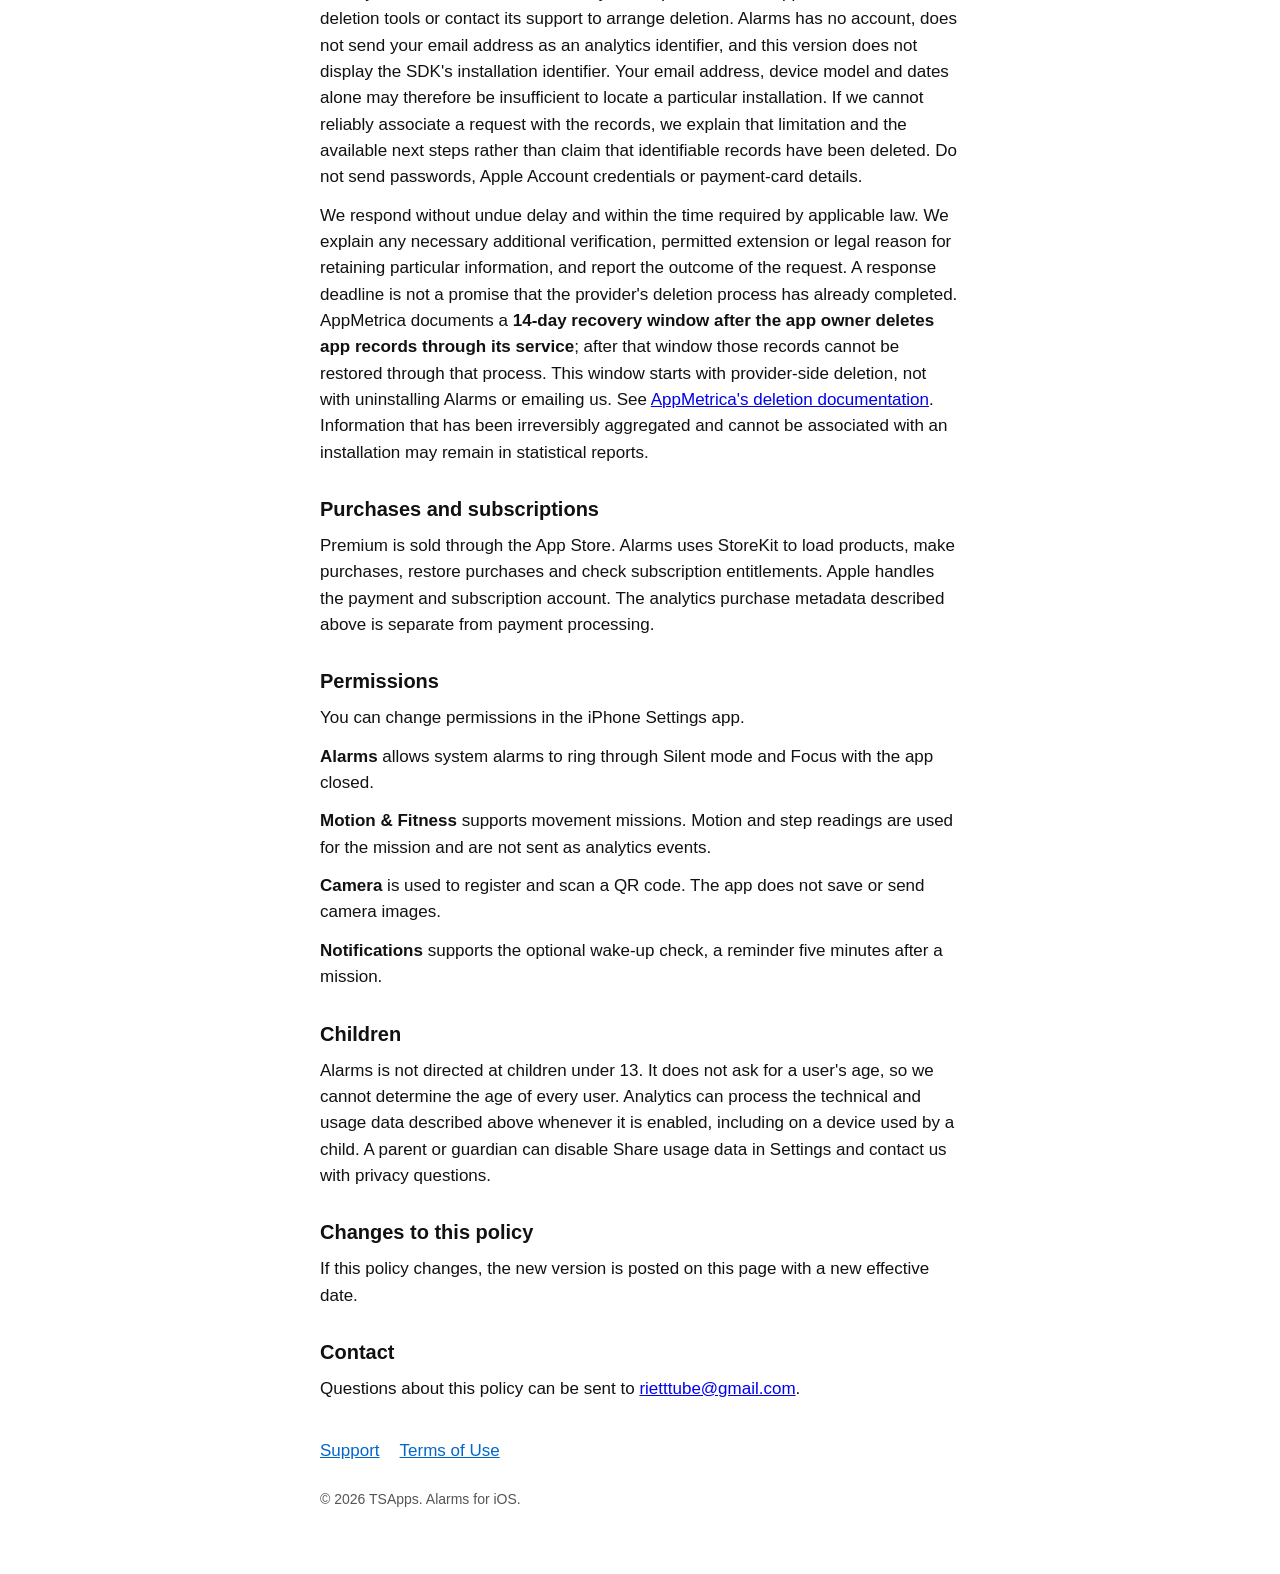
==== commit bb0791d7: "Clarify optional analytics consent in build 10" ====
--- a/privacy.html
+++ b/privacy.html
@@ -12,7 +12,7 @@
     <div class="brand">TSApps</div>
     <h1>Privacy Policy</h1>
     <p>Effective October 6, 2026</p>
-    <p>This policy explains how Alarms, an iPhone alarm app published by TSApps, handles information. Your alarm plans, registered QR payloads and morning log are stored on your device. AppMetrica starts only after you tap Continue on the first-launch agreement. You can stop sharing usage data in the app’s Settings. Before acceptance the SDK is not activated.</p>
+    <p>This policy explains how Alarms, an iPhone alarm app published by TSApps, handles information. Your alarm plans, registered QR payloads and morning log are stored on your device. In build 10 and later, AppMetrica starts only if you select the optional Share usage data checkbox and tap Continue, or subsequently enable sharing in Settings. Accepting the Terms of Use alone does not enable analytics. You can stop sharing usage data in the app’s Settings. Before a separate analytics choice the SDK is not activated.</p>
 
     <h2>What Alarms collects</h2>
     <p>We use AppMetrica, operated by Yandex, to understand app usage and improve Alarms. The app reports events such as first acceptance during a fresh installation’s first session, saving and successfully scheduling an alarm, observing a system alarm alert, starting or completing a mission, using the emergency exit, viewing the paywall, purchasing or restoring Premium, and changing the wake-up check setting. Event parameters include mission type, difficulty, attempt count, product identifier and setting state.</p>
@@ -21,7 +21,7 @@
     <p>Alarm times and labels, registered QR payloads, the contents of your morning log, camera images and motion readings are not included in the app's analytics events. Alarms does not request location permission or supply a location to AppMetrica, so it does not enable GPS collection through a location permission request.</p>
 
     <h2>Agreement and sharing controls</h2>
-    <p><strong>AppMetrica is not activated before you accept the first-launch agreement.</strong> The agreement explains data use and links to these policies and the applicable Apple standard EULA. Tapping Continue accepts the agreement and enables sharing for a fresh installation. There is one Continue button, with no separate refusal control on that screen; acceptance is required to proceed into the app. A previously saved explicit opt-out remains off after accepting the new agreement. Legacy default-on behavior is not treated as acceptance. Acceptance and the sharing preference are saved across launches and updates. To stop SDK data sending, open Alarms, go to Settings and turn off <strong>Share usage data</strong> under Analytics. The app saves this preference and does not activate analytics on subsequent launches while it is off. Turning it off does not delete data already sent to the provider; it is not a request to erase that data or the SDK's local cache.</p>
+    <p><strong>Analytics is optional and is off until you make a separate choice to enable it.</strong> In build 10 and later, the first-launch agreement has two initially unchecked choices: <strong>Optional — Share usage data</strong> and <strong>Required — I agree to the Terms of Use</strong>. Accepting the Terms enables Continue even if sharing remains unchecked. You can use the app and purchase Premium without analytics. The sheet links to this Privacy Policy and the applicable Apple standard EULA. Continue saves the Terms acceptance and the separate sharing choice. Acceptance of the older single-button agreement is not treated as a separate analytics choice: after updating, those users see the new unchecked choices, and the SDK remains inactive until sharing is explicitly selected. The new acceptance and sharing preference are saved across launches and updates. To change your choice, open Alarms, go to Settings and use <strong>Share usage data</strong> under Analytics. Turning it off stops SDK data sending, saves the preference and prevents SDK activation on subsequent launches while it is off. Turning it off does not delete data already sent to the provider; it is not a request to erase that data or the SDK's local cache.</p>
     <p>AppMetrica processes analytics data on our behalf. Its documentation states that data may be stored and processed in the European Union and the Russian Federation. See <a href="https://appmetrica.yandex.com/docs/en/new-users/data-security">AppMetrica's data security information</a> and <a href="https://yandex.com/legal/confidential/">Yandex's privacy policy</a> for provider practices. For privacy questions or a data request, contact us below. Because Alarms has no user account, identifying a particular analytics record may require additional information.</p>
 
     <h2>Information stored on your device</h2>
